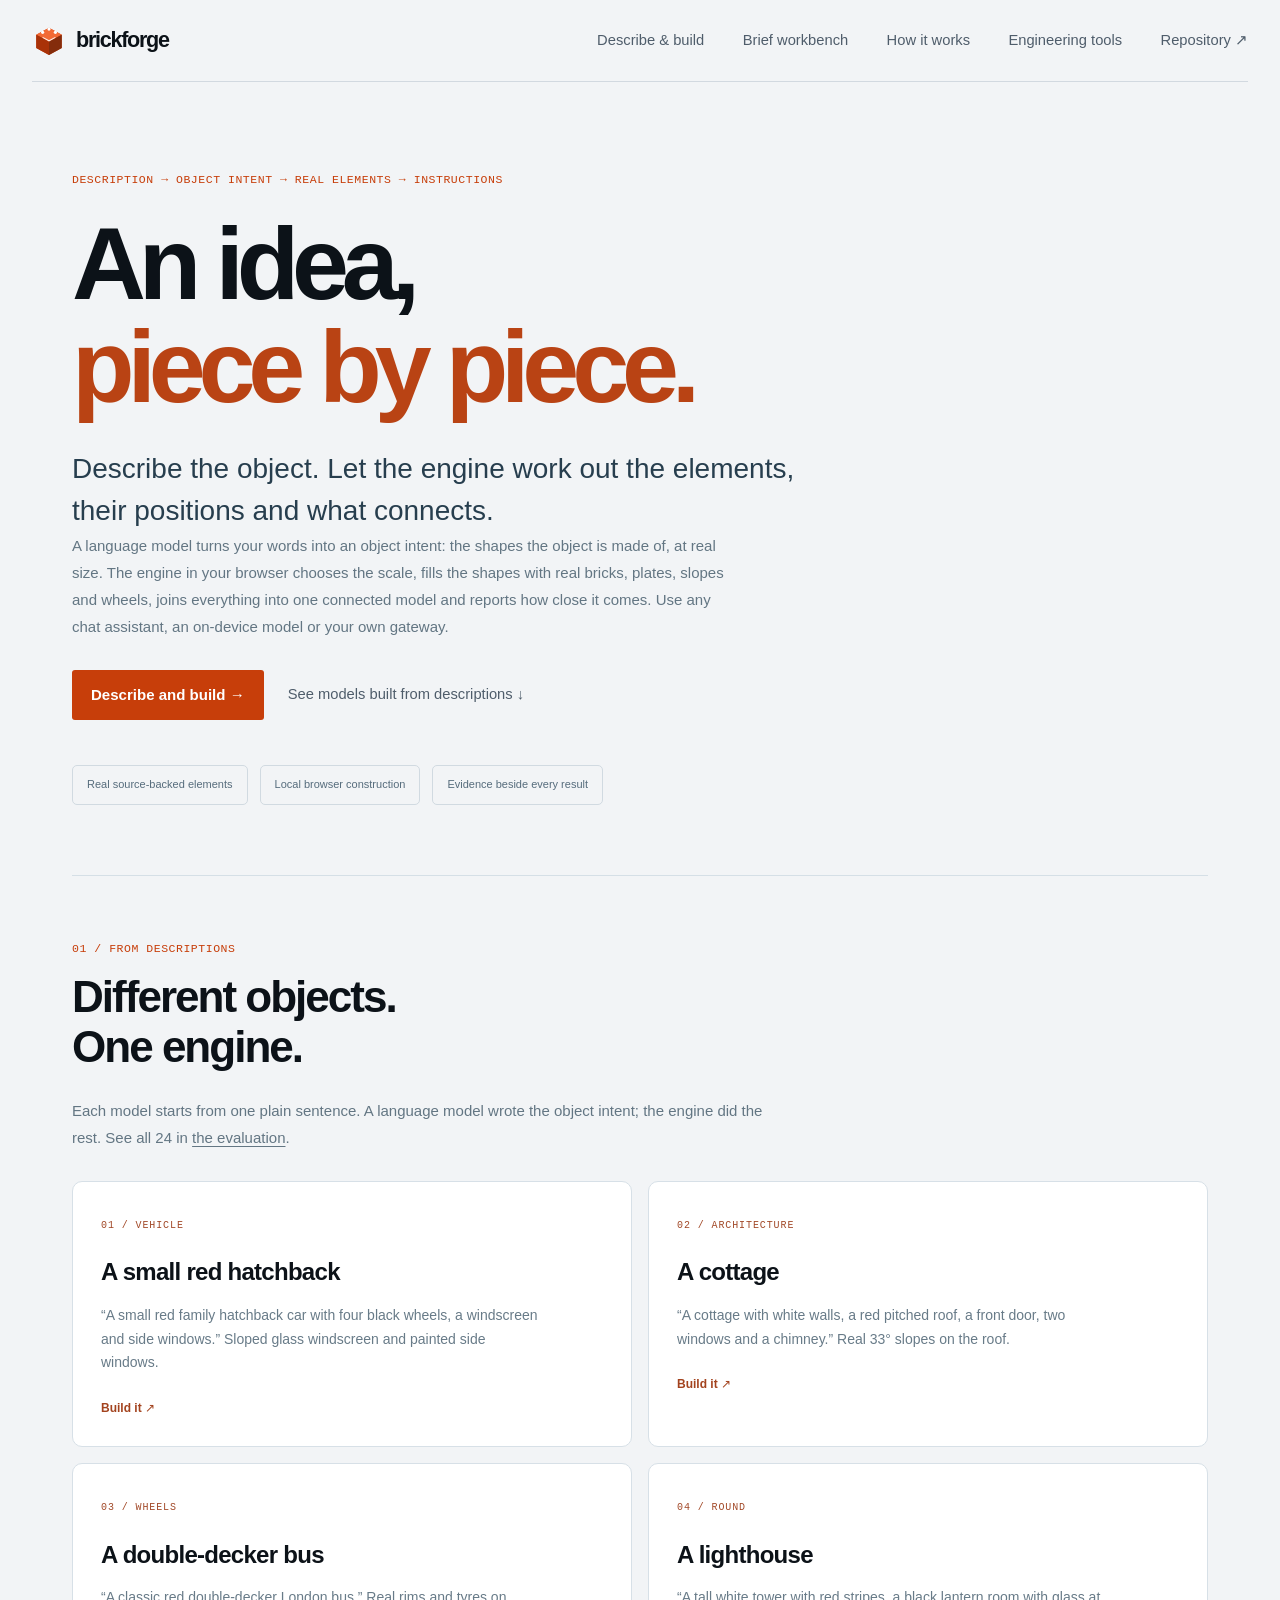
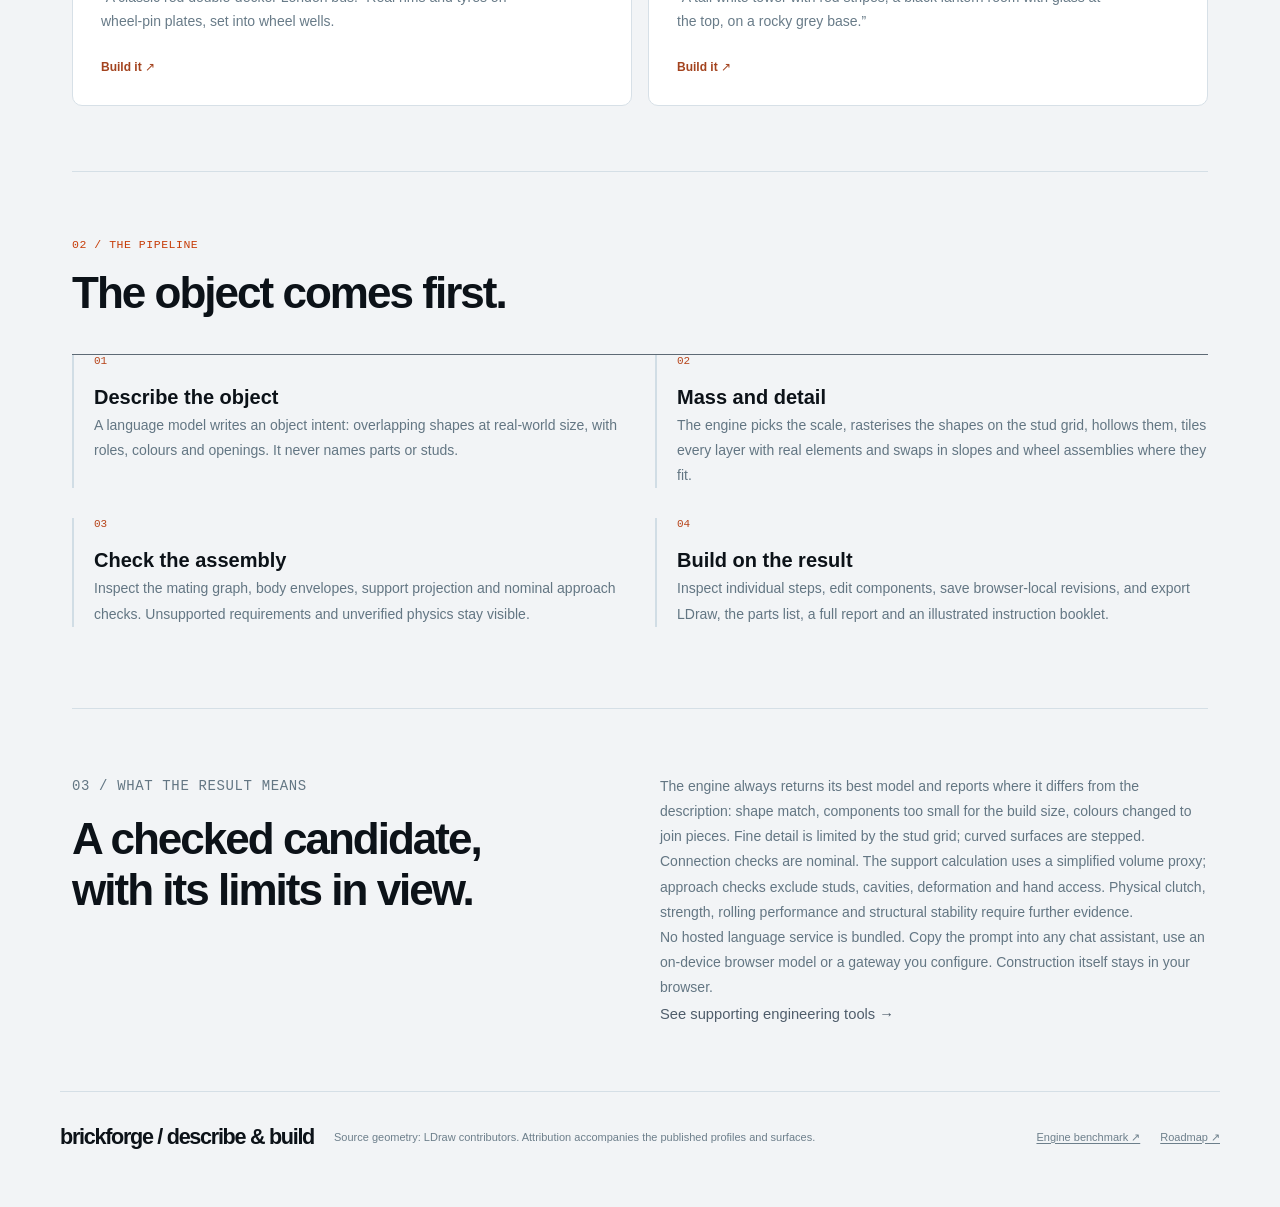
==== docs/index.html @ f81206ad "Fall back to downloading the prompt when the clipboard does not respond Co-Authored-By: Claude Opus " ====
<!doctype html><html lang="en"><head><meta charset="utf-8"><meta name="viewport" content="width=device-width,initial-scale=1"><meta name="description" content="Design with real brick elements. Turn an object specification into a connected assembly, inspect the evidence and export building instructions."><title>BrickForge — An idea, piece by piece</title><link rel="stylesheet" href="./assets/site.css?v=10525c583bbb"><link rel="stylesheet" href="./assets/home.css?v=10525c583bbb"><link rel="icon" href="./assets/mark.svg" type="image/svg+xml"></head><body><a class="skip-link" href="#main">Skip to content</a><header class="site-header"><a class="brand" href="./index.html?v=10525c583bbb"><img src="./assets/mark.svg" width="34" height="34" alt=""><span>brickforge</span></a><nav class="main-nav" aria-label="Main navigation"><a href="./studio.html?v=10525c583bbb">Describe &amp; build</a><a href="./designer.html?v=10525c583bbb">Brief workbench</a><a href="#method">How it works</a><a href="./tools.html?v=10525c583bbb">Engineering tools</a><a href="https://github.com/descalzi/brickforge">Repository ↗</a></nav></header><main id="main" class="home-main"><section class="home-hero"><p class="section-index">DESCRIPTION → OBJECT INTENT → REAL ELEMENTS → INSTRUCTIONS</p><h1>An idea,<br><span>piece by piece.</span></h1><p class="home-lead">Describe the object. Let the engine work out the elements, their positions and what connects.</p><p class="home-copy">A language model turns your words into an object intent: the shapes the object is made of, at real size. The engine in your browser chooses the scale, fills the shapes with real bricks, plates, slopes and wheels, joins everything into one connected model and reports how close it comes. Use any chat assistant, an on-device model or your own gateway.</p><div class="home-actions"><a class="button button-primary" href="./studio.html?example=hatchback-car&run=1&v=10525c583bbb">Describe and build →</a><a class="text-link" href="#examples">See models built from descriptions ↓</a></div><div class="home-proof"><span>Real source-backed elements</span><span>Local browser construction</span><span>Evidence beside every result</span></div></section><section id="examples" class="home-section"><div class="home-section-title"><p class="section-index">01 / FROM DESCRIPTIONS</p><h2>Different objects.<br>One engine.</h2><p>Each model starts from one plain sentence. A language model wrote the object intent; the engine did the rest. See all 24 in <a href="https://github.com/descalzi/brickforge/blob/main/docs/intent-evaluation.md">the evaluation</a>.</p></div><div class="brief-grid"><a href="./studio.html?example=hatchback-car&run=1&v=10525c583bbb"><span class="brief-index">01 / VEHICLE</span><h3>A small red hatchback</h3><p>“A small red family hatchback car with four black wheels, a windscreen and side windows.” Sloped glass windscreen and painted side windows.</p><strong>Build it ↗</strong></a><a href="./studio.html?example=cottage&run=1&v=10525c583bbb"><span class="brief-index">02 / ARCHITECTURE</span><h3>A cottage</h3><p>“A cottage with white walls, a red pitched roof, a front door, two windows and a chimney.” Real 33° slopes on the roof.</p><strong>Build it ↗</strong></a><a href="./studio.html?example=double-decker-bus&run=1&v=10525c583bbb"><span class="brief-index">03 / WHEELS</span><h3>A double-decker bus</h3><p>“A classic red double-decker London bus.” Real rims and tyres on wheel-pin plates, set into wheel wells.</p><strong>Build it ↗</strong></a><a href="./studio.html?example=lighthouse&run=1&v=10525c583bbb"><span class="brief-index">04 / ROUND</span><h3>A lighthouse</h3><p>“A tall white tower with red stripes, a black lantern room with glass at the top, on a rocky grey base.”</p><strong>Build it ↗</strong></a></div></section><section id="method" class="home-section"><div class="home-section-title"><p class="section-index">02 / THE PIPELINE</p><h2>The object comes first.</h2></div><ol class="method-list"><li><strong>Describe the object</strong><p>A language model writes an object intent: overlapping shapes at real-world size, with roles, colours and openings. It never names parts or studs.</p></li><li><strong>Mass and detail</strong><p>The engine picks the scale, rasterises the shapes on the stud grid, hollows them, tiles every layer with real elements and swaps in slopes and wheel assemblies where they fit.</p></li><li><strong>Check the assembly</strong><p>Inspect the mating graph, body envelopes, support projection and nominal approach checks. Unsupported requirements and unverified physics stay visible.</p></li><li><strong>Build on the result</strong><p>Inspect individual steps, edit components, save browser-local revisions, and export LDraw, the parts list, a full report and an illustrated instruction booklet.</p></li></ol></section><section class="home-section home-boundary"><div><p class="section-index">03 / WHAT THE RESULT MEANS</p><h2>A checked candidate,<br>with its limits in view.</h2></div><div><p>The engine always returns its best model and reports where it differs from the description: shape match, components too small for the build size, colours changed to join pieces. Fine detail is limited by the stud grid; curved surfaces are stepped.</p><p>Connection checks are nominal. The support calculation uses a simplified volume proxy; approach checks exclude studs, cavities, deformation and hand access. Physical clutch, strength, rolling performance and structural stability require further evidence.</p><p>No hosted language service is bundled. Copy the prompt into any chat assistant, use an on-device browser model or a gateway you configure. Construction itself stays in your browser.</p><a class="text-link" href="./tools.html?v=10525c583bbb">See supporting engineering tools →</a></div></section></main><footer class="home-footer"><a class="brand" href="./studio.html?v=10525c583bbb">brickforge / describe &amp; build</a><p>Source geometry: LDraw contributors. Attribution accompanies the published profiles and surfaces.</p><a href="https://github.com/descalzi/brickforge/blob/main/docs/benchmarks.md">Engine benchmark ↗</a><a href="https://github.com/descalzi/brickforge/blob/main/docs/roadmap.md">Roadmap ↗</a></footer></body></html>
---- docs/assets/site.css ----
@layer reset, base, layout, components, utilities;

@layer reset {
  *, *::before, *::after { box-sizing: border-box; }
  html { scroll-behavior: smooth; }
  body, h1, h2, h3, p, figure { margin: 0; }
  img, svg { display: block; max-width: 100%; }
  a { color: inherit; }
}

@layer base {
  :root {
    color-scheme: light;
    --bg: #F2F4F6;
    --surface: #FFFFFF;
    --surface-2: #E8EDF1;
    --border: #D2D9E0;
    --border-strong: #5E6A75;
    --fg: #0C1218;
    --fg-muted: #4F5D6B;
    --accent: #C73E0A;
    --on-accent: #FFFFFF;
    --ok: #13795B;
    --warn: #9A6200;
    --crit: #C22B35;
    --font-ui: "Archivo", Arial, sans-serif;
    --font-mono: "IBM Plex Mono", ui-monospace, monospace;
    --space-1: 4px;
    --space-2: 8px;
    --space-3: 12px;
    --space-4: 16px;
    --space-6: 24px;
    --space-8: 32px;
    --space-12: 48px;
    --space-16: 64px;
    --space-24: 96px;
    --content: 1320px;
    font-family: var(--font-ui);
    font-synthesis: none;
    text-rendering: optimizeLegibility;
    -webkit-font-smoothing: antialiased;
    -moz-osx-font-smoothing: grayscale;
  }

  body {
    min-width: 320px;
    min-height: 100dvh;
    color: var(--fg);
    background: var(--bg);
    font-size: 16px;
    line-height: 1.6;
  }

  ::selection { color: var(--fg); background: #F6B69C; }
  :focus-visible { outline: 3px solid var(--accent); outline-offset: 4px; }
  a { text-underline-offset: .2em; text-decoration-thickness: 1px; }
  button, a { touch-action: manipulation; }
  .section-index, .figure-bar, .footer-id, .status-line, .progress-state {
    font-family: var(--font-mono);
    font-size: .72rem;
    font-weight: 500;
    letter-spacing: .045em;
    line-height: 1.4;
  }
}

@layer layout {
  .site-header, main, .site-footer {
    width: min(var(--content), calc(100% - 64px));
    margin-inline: auto;
  }

  .site-header {
    min-height: 82px;
    display: flex;
    align-items: center;
    justify-content: space-between;
    gap: 28px;
    border-bottom: 1px solid var(--border);
  }

  .main-nav {
    display: flex;
    align-items: center;
    gap: clamp(18px, 3vw, 42px);
  }

  .hero {
    display: grid;
    grid-template-columns: minmax(320px, .88fr) minmax(520px, 1.12fr);
    align-items: center;
    gap: clamp(38px, 5vw, 76px);
    padding-block: clamp(66px, 8vw, 112px) 70px;
  }

  .hero-copy { max-width: 600px; }
  .hero-figure { min-width: 0; }

  .intro-strip {
    display: flex;
    align-items: center;
    justify-content: space-between;
    gap: 20px;
    padding: 23px 0;
    border-top: 1px solid var(--border-strong);
    border-bottom: 1px solid var(--border-strong);
  }

  .section { padding-block: clamp(82px, 10vw, 144px); }
  .method-section { display: grid; grid-template-columns: minmax(250px, .8fr) minmax(460px, 1.2fr); gap: clamp(48px, 8vw, 124px); }
  .engineering-section { display: grid; grid-template-columns: minmax(280px, .9fr) minmax(480px, 1.1fr); gap: clamp(42px, 7vw, 100px); align-items: center; }
  .foundations-section { border-top: 1px solid var(--border); }
  .foundations-head { display: grid; grid-template-columns: 1fr minmax(240px, 390px); gap: 48px; align-items: end; margin-bottom: 52px; }
  .closing-section { display: grid; grid-template-columns: 64px 1fr auto; align-items: center; gap: clamp(24px, 4vw, 56px); padding: 52px; background: #DCE4EA; }
  .site-footer { display: grid; grid-template-columns: auto 1fr auto; gap: 40px; align-items: center; padding-block: 34px; }
}

@layer components {
  .skip-link {
    position: absolute;
    top: 8px;
    left: 8px;
    z-index: 100;
    padding: 10px 14px;
    color: var(--on-accent);
    background: var(--accent);
    transform: translateY(-160%);
  }
  .skip-link:focus { transform: translateY(0); }

  .brand {
    display: inline-flex;
    align-items: center;
    gap: 10px;
    color: var(--fg);
    font-size: 1.35rem;
    font-weight: 700;
    letter-spacing: -.06em;
    text-decoration: none;
  }
  .brand img { width: 34px; height: 34px; }
  .main-nav a, .text-link {
    color: var(--fg-muted);
    font-size: .92rem;
    font-weight: 500;
    text-decoration: none;
    transition: color 160ms ease;
  }
  .main-nav a:hover, .text-link:hover { color: var(--accent); }
  .main-nav .nav-repo { color: var(--fg); }
  .main-nav .nav-repo .arrow-icon { color: var(--accent); }
  .arrow-icon { display: inline-block; flex: 0 0 14px; width: 14px; min-width: 14px; max-width: 14px; height: 14px; min-height: 14px; max-height: 14px; vertical-align: -0.16em; }
  .main-nav a[aria-current="location"] { color: var(--accent); }

  .status-line {
    display: flex;
    align-items: center;
    gap: 10px;
    color: var(--fg-muted);
    margin-bottom: 24px;
    text-transform: uppercase;
  }
  .status-dot, .progress-state i {
    display: inline-block;
    width: 8px;
    height: 8px;
    border-radius: 50%;
    background: var(--ok);
  }

  h1, h2, h3 { color: var(--fg); text-wrap: balance; }
  h1 {
    max-width: 690px;
    font-size: clamp(3.2rem, 5.8vw, 5.9rem);
    font-weight: 700;
    line-height: .98;
    letter-spacing: -.055em;
  }
  h1 span, .engineering-copy h2 span, .closing-section h2 span { color: var(--accent); }
  .hero-intro {
    max-width: 550px;
    margin-top: 28px;
    color: var(--fg-muted);
    font-size: 1.1rem;
    line-height: 1.65;
  }
  .hero-actions { display: flex; align-items: center; flex-wrap: wrap; gap: 24px; margin-top: 34px; }
  .button {
    min-height: 48px;
    display: inline-flex;
    align-items: center;
    justify-content: center;
    gap: 14px;
    padding: 12px 18px;
    border: 1px solid transparent;
    border-radius: 3px;
    font-size: .94rem;
    font-weight: 600;
    text-decoration: none;
    transition: background-color 160ms ease, border-color 160ms ease, color 160ms ease, transform 160ms ease;
  }
  .button:hover { transform: translateY(-1px); }
  .button-primary { color: var(--on-accent); background: var(--accent); }
  .button-primary:hover { background: #A93208; }
  .button-dark { color: #FFFFFF; background: var(--fg); }
  .button-dark:hover { color: #FFFFFF; background: var(--accent); }
  .hero-footnote { margin-top: 42px; color: var(--fg-muted); font-family: var(--font-mono); font-size: .76rem; }

  .hero-figure {
    overflow: hidden;
    border: 1px solid #C7D1D9;
    background: #F8FAFB;
  }
  .figure-bar {
    min-height: 42px;
    display: flex;
    align-items: center;
    justify-content: space-between;
    gap: 12px;
    padding: 0 16px;
    color: var(--fg-muted);
    background: #FFFFFF;
    border-bottom: 1px solid var(--border);
    font-size: .64rem;
  }
  .shape-study { width: 100%; height: auto; }
  .hero-figure figcaption {
    display: flex;
    align-items: flex-start;
    justify-content: space-between;
    gap: 20px;
    padding: 14px 16px;
    border-top: 1px solid var(--border);
    color: var(--fg-muted);
    background: #FFFFFF;
    font-size: .78rem;
  }
  .hero-figure figcaption span:last-child {
    flex: 0 0 auto;
    color: var(--accent);
    font-family: var(--font-mono);
    font-size: .67rem;
    text-transform: uppercase;
  }

  .intro-strip p { font-size: 1rem; font-weight: 600; letter-spacing: -.02em; }
  .intro-strip span { width: 7px; height: 7px; border-radius: 50%; background: var(--accent); }

  .section-index { color: var(--accent); text-transform: uppercase; }
  .section-heading h2, .engineering-copy h2, .foundations-head h2, .closing-section h2 {
    margin-top: 22px;
    font-size: clamp(2.25rem, 4vw, 4rem);
    font-weight: 600;
    line-height: 1.04;
    letter-spacing: -.045em;
  }
  .section-heading h2 em { color: #60798E; font-style: normal; }
  .method-list { border-top: 1px solid var(--border-strong); }
  .method-row {
    display: grid;
    grid-template-columns: 44px minmax(0, 1fr) minmax(140px, 190px);
    gap: 18px;
    align-items: start;
    padding: 27px 0 30px;
    border-bottom: 1px solid var(--border);
  }
  .method-number { color: var(--accent); font-family: var(--font-mono); font-size: .78rem; padding-top: 4px; }
  .method-title h3 { font-size: 1.23rem; font-weight: 600; letter-spacing: -.025em; }
  .method-title p { max-width: 520px; margin-top: 7px; color: var(--fg-muted); font-size: .95rem; line-height: 1.55; }
  .method-output { display: grid; gap: 4px; text-align: right; }
  .method-output span { color: var(--fg-muted); font-family: var(--font-mono); font-size: .65rem; }
  .method-output strong { font-size: .82rem; font-weight: 600; }

  .engineering-section { background: #E7EDF1; padding-inline: clamp(24px, 5vw, 72px); }
  .engineering-copy p:not(.section-index) { max-width: 520px; margin-top: 24px; color: var(--fg-muted); font-size: 1.03rem; }
  .output-diagram { display: grid; grid-template-columns: minmax(150px, .86fr) minmax(240px, 1.14fr); align-items: center; gap: 28px; }
  .graph-core { display: grid; justify-items: center; gap: 12px; padding: 28px 18px; background: #FFFFFF; border: 1px solid var(--border); text-align: center; }
  .graph-core svg { width: 140px; }
  .graph-core strong { font-size: .95rem; }
  .graph-core span { color: var(--fg-muted); font-family: var(--font-mono); font-size: .63rem; }
  .output-branches { position: relative; display: grid; gap: 22px; }
  .output-branches::before { content: ""; position: absolute; top: 27px; bottom: 27px; left: -15px; width: 1px; background: #A7B7C3; }
  .output-item { position: relative; display: flex; gap: 14px; align-items: center; }
  .output-item::before { content: ""; position: absolute; left: -15px; top: 50%; width: 15px; height: 1px; background: #A7B7C3; }
  .output-icon svg { width: 18px; height: 18px; }
  .output-icon { width: 42px; height: 42px; display: grid; place-items: center; flex: 0 0 auto; background: #FFFFFF; border: 1px solid var(--border-strong); color: var(--accent); font-family: var(--font-mono); font-size: .78rem; }
  .output-item strong, .output-item small { display: block; }
  .output-item strong { font-size: .95rem; }
  .output-item small { margin-top: 3px; color: var(--fg-muted); font-size: .78rem; }

  .foundations-head h2 { margin-bottom: 0; }
  .foundations-intro { color: var(--fg-muted); font-size: 1rem; line-height: 1.65; }
  .progress-table { border-top: 1px solid var(--border-strong); }
  .progress-row {
    display: grid;
    grid-template-columns: 140px minmax(240px, .9fr) minmax(280px, 1.1fr);
    align-items: center;
    gap: 24px;
    min-height: 76px;
    border-bottom: 1px solid var(--border);
  }
  .progress-state { display: flex; align-items: center; gap: 10px; color: var(--fg-muted); font-size: .66rem; }
  .progress-state i { background: #9AA8B3; }
  .progress-live .progress-state i { background: var(--ok); }
  .progress-next .progress-state i { background: var(--accent); }
  .progress-row strong { font-size: .94rem; font-weight: 600; }
  .progress-row small { color: var(--fg-muted); font-size: .84rem; }
  .progress-note { margin-top: 18px; color: var(--fg-muted); font-size: .78rem; }

  .closing-section .section-index { margin-bottom: 0; }
  .closing-section h2 { margin-top: 14px; font-size: clamp(2.4rem, 4vw, 3.7rem); }
  .closing-section p:not(.section-index) { max-width: 620px; margin-top: 16px; color: var(--fg-muted); }
  .closing-mark img { width: 54px; height: 54px; }
  .site-footer { color: var(--fg-muted); font-size: .76rem; }
  .footer-brand { font-size: 1.1rem; }
  .footer-brand img { width: 28px; height: 28px; }
  .site-footer p { max-width: 780px; }
  .site-footer p a { color: var(--accent); }
  .footer-id { white-space: nowrap; }
}

@layer utilities {
  @media (max-width: 1100px) {
    .hero { grid-template-columns: 1fr; }
    .hero-copy { max-width: 760px; }
    .hero-figure { max-width: 900px; }
    .method-section, .engineering-section { grid-template-columns: 1fr; }
    .section-heading { max-width: 700px; }
  }
  @media (max-width: 760px) {
    .site-header, main, .site-footer { width: min(100% - 32px, var(--content)); }
    .site-header { min-height: 72px; }
    .main-nav { gap: 15px; }
    .main-nav a { font-size: .8rem; }
    .main-nav a:nth-child(2), .main-nav a:nth-child(3) { display: none; }
    .brand { font-size: 1.2rem; }
    .hero { padding-block: 58px 52px; gap: 44px; }
    h1 { font-size: clamp(3rem, 12vw, 4.7rem); }
    .hero-intro { font-size: 1rem; }
    .figure-bar { font-size: .56rem; padding-inline: 10px; }
    .hero-figure figcaption { display: grid; gap: 4px; }
    .intro-strip { gap: 10px; }
    .intro-strip p { font-size: .82rem; }
    .section { padding-block: 76px; }
    .foundations-head { grid-template-columns: 1fr; gap: 20px; margin-bottom: 34px; }
    .method-row { grid-template-columns: 32px 1fr; gap: 12px; }
    .method-output { grid-column: 2; text-align: left; margin-top: 4px; }
    .output-diagram { grid-template-columns: 1fr; }
    .graph-core { max-width: 260px; justify-self: center; width: 100%; }
    .output-branches { max-width: 360px; justify-self: center; width: 100%; }
    .progress-row { grid-template-columns: 1fr; align-items: start; gap: 4px; padding: 16px 0; }
    .progress-row strong { margin-top: 2px; }
    .closing-section { grid-template-columns: 42px 1fr; gap: 18px; padding: 28px 22px; }
    .closing-mark img { width: 42px; height: 42px; }
    .closing-section .button { grid-column: 2; justify-self: start; margin-top: 8px; }
    .site-footer { grid-template-columns: 1fr auto; gap: 16px; padding-block: 26px; }
    .site-footer p { grid-row: 2; grid-column: 1 / -1; }
  }
  @media (max-width: 420px) {
    .main-nav a:first-child { display: none; }
    .hero-actions { align-items: flex-start; flex-direction: column; gap: 18px; }
    .intro-strip p { font-size: .72rem; }
    .intro-strip span { width: 5px; height: 5px; }
    .drawing-labels { font-size: 10px; }
    .shape-study { width: 112%; max-width: none; margin-left: -6%; }
  }
  @media (prefers-reduced-motion: reduce) {
    html { scroll-behavior: auto; }
    *, *::before, *::after { transition-duration: .01ms !important; animation-duration: .01ms !important; animation-iteration-count: 1 !important; }
  }
}
---- docs/assets/home.css ----
.home-main{max-width:1240px;margin:auto;padding:0 40px}.home-hero{padding:90px 0 70px;max-width:930px}.home-hero h1{font-size:clamp(3.5rem,8vw,7rem);line-height:1;letter-spacing:-.07em;margin:25px 0 30px}.home-hero h1 span{color:#b94314}.home-lead{font-size:clamp(19px,2.5vw,28px);line-height:1.5;max-width:760px;color:#273e4e}.home-copy{max-width:670px;color:#637683;line-height:1.8;font-size:15px}.home-actions{display:flex;align-items:center;gap:24px;flex-wrap:wrap;margin:30px 0}.home-proof{display:flex;gap:12px;flex-wrap:wrap;margin-top:45px}.home-proof span{font-size:11px;border:1px solid #d1dae1;padding:10px 14px;border-radius:5px;color:#566c7c}.home-section{padding:65px 0;border-top:1px solid #d5dfe6;scroll-margin-top:30px}.home-section-title{max-width:710px}.home-section h2{font-size:clamp(27px,4vw,44px);line-height:1.15;letter-spacing:-.045em;margin:15px 0 24px}.home-section-title>p:not(.section-index){font-size:15px;color:#637683;line-height:1.8}.brief-grid{display:grid;grid-template-columns:repeat(2,1fr);gap:16px;margin-top:30px}.brief-grid>a{padding:28px;background:#fff;border:1px solid #d7e0e7;border-radius:10px;text-decoration:none;color:#1f3444;transition:border-color .15s}.brief-grid>a:hover{border-color:#be532c}.brief-index{font:10px monospace;letter-spacing:.09em;color:#a24928}.brief-grid h3{font-size:24px;letter-spacing:-.03em;margin:18px 0 12px}.brief-grid p{font-size:14px;color:#687b88;line-height:1.7;max-width:440px}.brief-grid strong{font-size:12px;color:#a3431e;display:block;margin-top:24px}.method-list{list-style:none;counter-reset:stages;padding:0;margin-top:35px;display:grid;grid-template-columns:1fr 1fr;gap:30px}.method-list li{counter-increment:stages;border-left:2px solid #d1dde5;padding-left:20px}.method-list li:before{content:'0' counter(stages);display:block;font:11px monospace;color:#b7451b;margin-bottom:14px}.method-list strong{font-size:20px}.method-list p,.home-boundary p{color:#637683;font-size:14px;line-height:1.8}.home-boundary{display:grid;grid-template-columns:1fr 1fr;gap:40px}.home-footer{max-width:1160px;margin:auto;border-top:1px solid #d5dfe6;padding:28px 0 50px;display:flex;flex-wrap:wrap;align-items:center;gap:20px;font-size:11px;color:#6d7f8b}.home-footer p{flex:1}.tools-grid{margin-top:30px}.home-hero.compact{padding-bottom:45px}.home-hero.compact h1{font-size:clamp(36px,6vw,65px)}@media(max-width:700px){.home-main{padding:0 22px}.home-hero{padding:55px 0 40px}.brief-grid,.method-list,.home-boundary{grid-template-columns:1fr}.home-section{padding:40px 0}.home-footer{margin:0 22px}.home-proof{gap:6px}.home-proof span{font-size:10px;padding:8px}.brief-grid>a{padding:22px}}
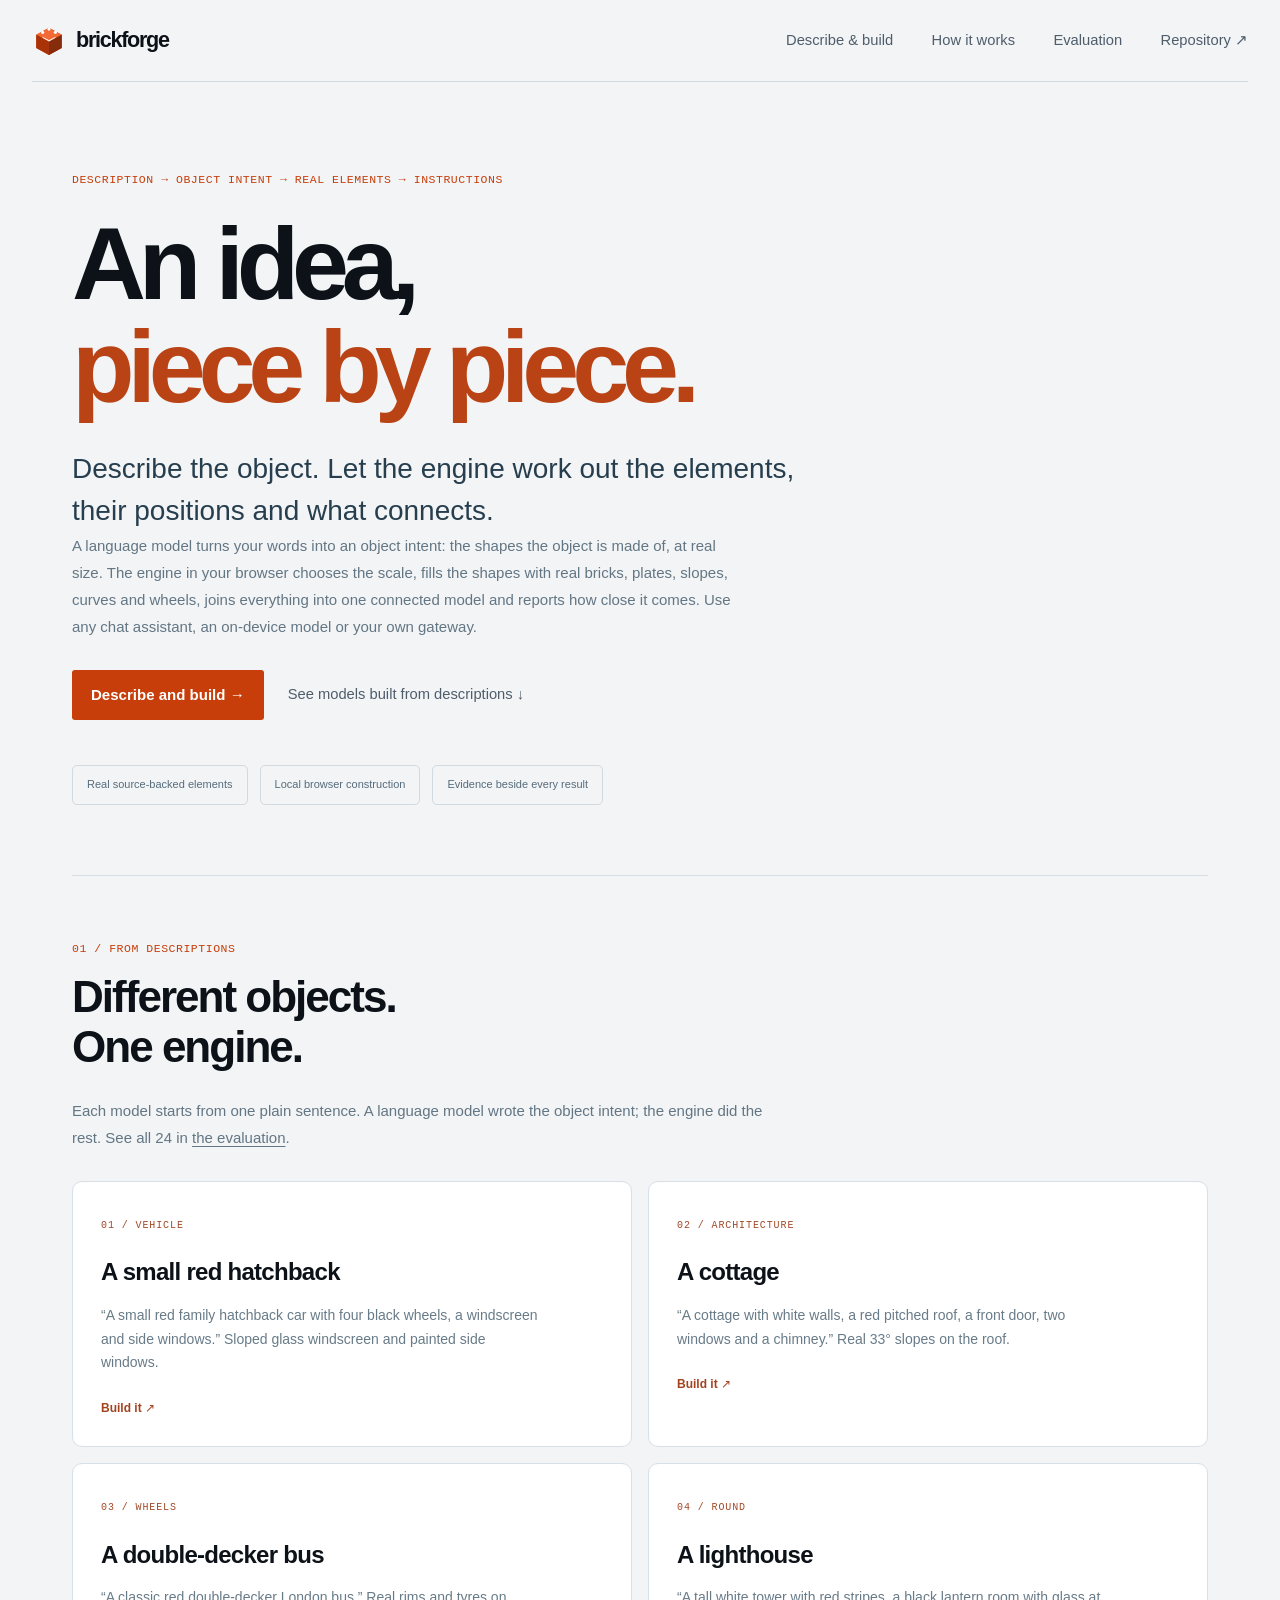
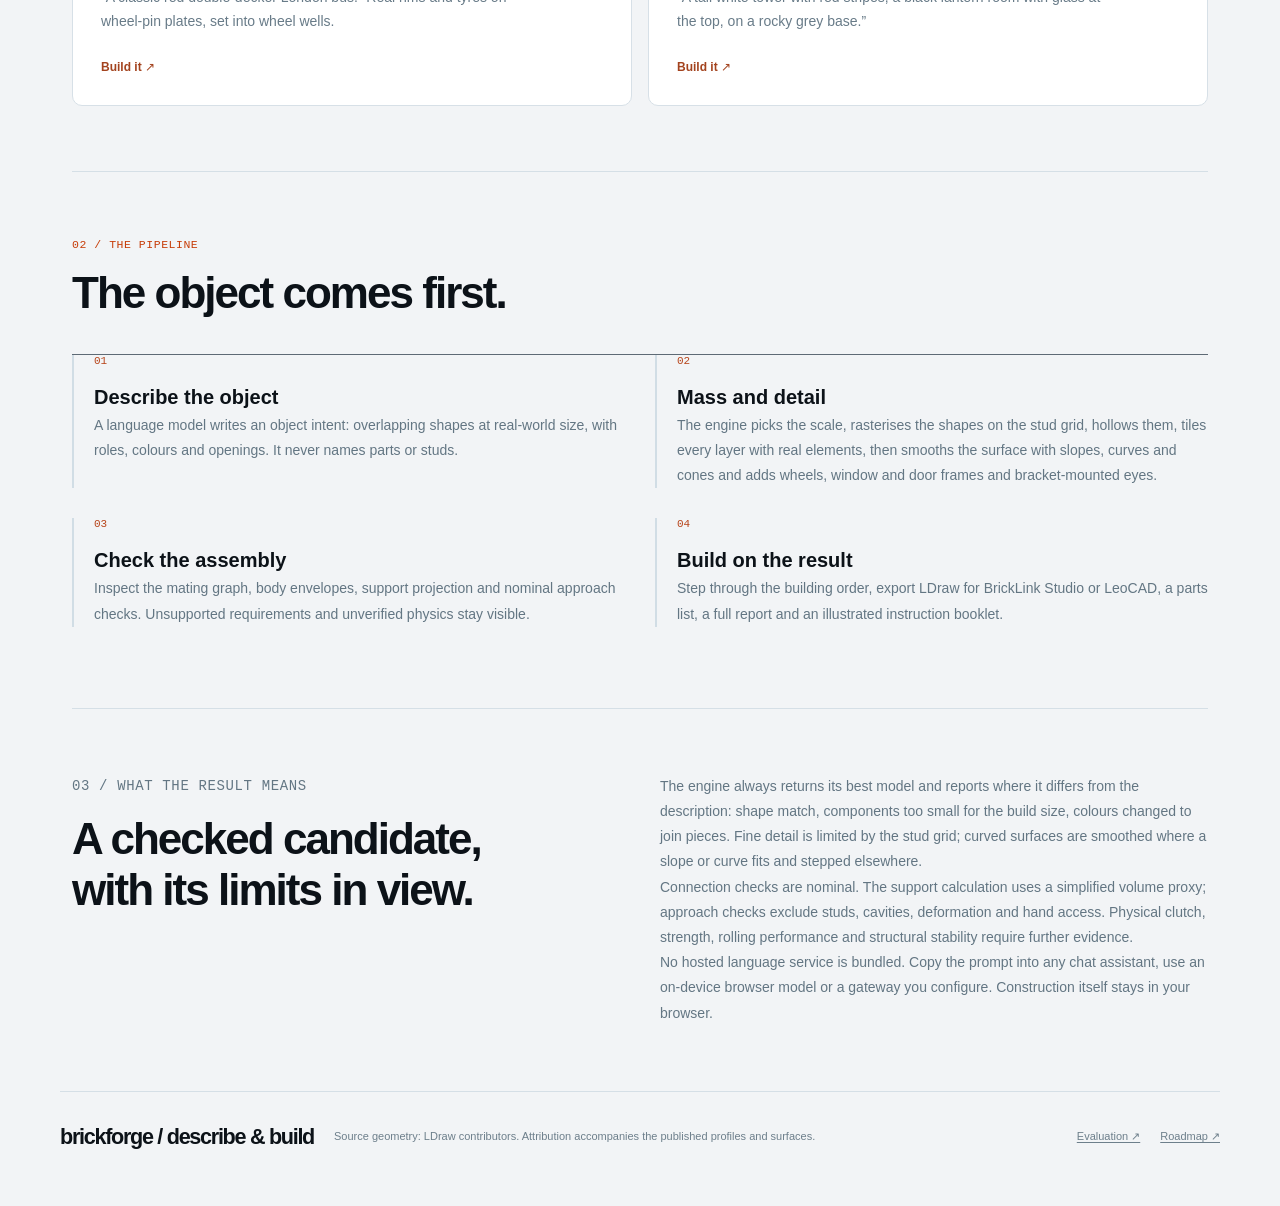
==== commit 92193897: "Retire unused pages and Python tooling; booklet-style PDF steps Cleanup (ADR 0005): - Keep the studi" ====
--- a/docs/index.html
+++ b/docs/index.html
@@ -1 +1 @@
-<!doctype html><html lang="en"><head><meta charset="utf-8"><meta name="viewport" content="width=device-width,initial-scale=1"><meta name="description" content="Design with real brick elements. Turn an object specification into a connected assembly, inspect the evidence and export building instructions."><title>BrickForge — An idea, piece by piece</title><link rel="stylesheet" href="./assets/site.css?v=10525c583bbb"><link rel="stylesheet" href="./assets/home.css?v=10525c583bbb"><link rel="icon" href="./assets/mark.svg" type="image/svg+xml"></head><body><a class="skip-link" href="#main">Skip to content</a><header class="site-header"><a class="brand" href="./index.html?v=10525c583bbb"><img src="./assets/mark.svg" width="34" height="34" alt=""><span>brickforge</span></a><nav class="main-nav" aria-label="Main navigation"><a href="./studio.html?v=10525c583bbb">Describe &amp; build</a><a href="./designer.html?v=10525c583bbb">Brief workbench</a><a href="#method">How it works</a><a href="./tools.html?v=10525c583bbb">Engineering tools</a><a href="https://github.com/descalzi/brickforge">Repository ↗</a></nav></header><main id="main" class="home-main"><section class="home-hero"><p class="section-index">DESCRIPTION → OBJECT INTENT → REAL ELEMENTS → INSTRUCTIONS</p><h1>An idea,<br><span>piece by piece.</span></h1><p class="home-lead">Describe the object. Let the engine work out the elements, their positions and what connects.</p><p class="home-copy">A language model turns your words into an object intent: the shapes the object is made of, at real size. The engine in your browser chooses the scale, fills the shapes with real bricks, plates, slopes and wheels, joins everything into one connected model and reports how close it comes. Use any chat assistant, an on-device model or your own gateway.</p><div class="home-actions"><a class="button button-primary" href="./studio.html?example=hatchback-car&run=1&v=10525c583bbb">Describe and build →</a><a class="text-link" href="#examples">See models built from descriptions ↓</a></div><div class="home-proof"><span>Real source-backed elements</span><span>Local browser construction</span><span>Evidence beside every result</span></div></section><section id="examples" class="home-section"><div class="home-section-title"><p class="section-index">01 / FROM DESCRIPTIONS</p><h2>Different objects.<br>One engine.</h2><p>Each model starts from one plain sentence. A language model wrote the object intent; the engine did the rest. See all 24 in <a href="https://github.com/descalzi/brickforge/blob/main/docs/intent-evaluation.md">the evaluation</a>.</p></div><div class="brief-grid"><a href="./studio.html?example=hatchback-car&run=1&v=10525c583bbb"><span class="brief-index">01 / VEHICLE</span><h3>A small red hatchback</h3><p>“A small red family hatchback car with four black wheels, a windscreen and side windows.” Sloped glass windscreen and painted side windows.</p><strong>Build it ↗</strong></a><a href="./studio.html?example=cottage&run=1&v=10525c583bbb"><span class="brief-index">02 / ARCHITECTURE</span><h3>A cottage</h3><p>“A cottage with white walls, a red pitched roof, a front door, two windows and a chimney.” Real 33° slopes on the roof.</p><strong>Build it ↗</strong></a><a href="./studio.html?example=double-decker-bus&run=1&v=10525c583bbb"><span class="brief-index">03 / WHEELS</span><h3>A double-decker bus</h3><p>“A classic red double-decker London bus.” Real rims and tyres on wheel-pin plates, set into wheel wells.</p><strong>Build it ↗</strong></a><a href="./studio.html?example=lighthouse&run=1&v=10525c583bbb"><span class="brief-index">04 / ROUND</span><h3>A lighthouse</h3><p>“A tall white tower with red stripes, a black lantern room with glass at the top, on a rocky grey base.”</p><strong>Build it ↗</strong></a></div></section><section id="method" class="home-section"><div class="home-section-title"><p class="section-index">02 / THE PIPELINE</p><h2>The object comes first.</h2></div><ol class="method-list"><li><strong>Describe the object</strong><p>A language model writes an object intent: overlapping shapes at real-world size, with roles, colours and openings. It never names parts or studs.</p></li><li><strong>Mass and detail</strong><p>The engine picks the scale, rasterises the shapes on the stud grid, hollows them, tiles every layer with real elements and swaps in slopes and wheel assemblies where they fit.</p></li><li><strong>Check the assembly</strong><p>Inspect the mating graph, body envelopes, support projection and nominal approach checks. Unsupported requirements and unverified physics stay visible.</p></li><li><strong>Build on the result</strong><p>Inspect individual steps, edit components, save browser-local revisions, and export LDraw, the parts list, a full report and an illustrated instruction booklet.</p></li></ol></section><section class="home-section home-boundary"><div><p class="section-index">03 / WHAT THE RESULT MEANS</p><h2>A checked candidate,<br>with its limits in view.</h2></div><div><p>The engine always returns its best model and reports where it differs from the description: shape match, components too small for the build size, colours changed to join pieces. Fine detail is limited by the stud grid; curved surfaces are stepped.</p><p>Connection checks are nominal. The support calculation uses a simplified volume proxy; approach checks exclude studs, cavities, deformation and hand access. Physical clutch, strength, rolling performance and structural stability require further evidence.</p><p>No hosted language service is bundled. Copy the prompt into any chat assistant, use an on-device browser model or a gateway you configure. Construction itself stays in your browser.</p><a class="text-link" href="./tools.html?v=10525c583bbb">See supporting engineering tools →</a></div></section></main><footer class="home-footer"><a class="brand" href="./studio.html?v=10525c583bbb">brickforge / describe &amp; build</a><p>Source geometry: LDraw contributors. Attribution accompanies the published profiles and surfaces.</p><a href="https://github.com/descalzi/brickforge/blob/main/docs/benchmarks.md">Engine benchmark ↗</a><a href="https://github.com/descalzi/brickforge/blob/main/docs/roadmap.md">Roadmap ↗</a></footer></body></html>
+<!doctype html><html lang="en"><head><meta charset="utf-8"><meta name="viewport" content="width=device-width,initial-scale=1"><meta name="description" content="Describe an object and get a buildable model of real brick elements, with a parts list and step-by-step instructions."><title>BrickForge — An idea, piece by piece</title><link rel="stylesheet" href="./assets/site.css?v=9b8d8e12b3f3"><link rel="stylesheet" href="./assets/home.css?v=9b8d8e12b3f3"><link rel="icon" href="./assets/mark.svg" type="image/svg+xml"></head><body><a class="skip-link" href="#main">Skip to content</a><header class="site-header"><a class="brand" href="./index.html?v=9b8d8e12b3f3"><img src="./assets/mark.svg" width="34" height="34" alt=""><span>brickforge</span></a><nav class="main-nav" aria-label="Main navigation"><a href="./studio.html?v=9b8d8e12b3f3">Describe &amp; build</a><a href="#method">How it works</a><a href="https://github.com/descalzi/brickforge/blob/main/docs/intent-evaluation.md">Evaluation</a><a href="https://github.com/descalzi/brickforge">Repository ↗</a></nav></header><main id="main" class="home-main"><section class="home-hero"><p class="section-index">DESCRIPTION → OBJECT INTENT → REAL ELEMENTS → INSTRUCTIONS</p><h1>An idea,<br><span>piece by piece.</span></h1><p class="home-lead">Describe the object. Let the engine work out the elements, their positions and what connects.</p><p class="home-copy">A language model turns your words into an object intent: the shapes the object is made of, at real size. The engine in your browser chooses the scale, fills the shapes with real bricks, plates, slopes, curves and wheels, joins everything into one connected model and reports how close it comes. Use any chat assistant, an on-device model or your own gateway.</p><div class="home-actions"><a class="button button-primary" href="./studio.html?example=hatchback-car&run=1&v=9b8d8e12b3f3">Describe and build →</a><a class="text-link" href="#examples">See models built from descriptions ↓</a></div><div class="home-proof"><span>Real source-backed elements</span><span>Local browser construction</span><span>Evidence beside every result</span></div></section><section id="examples" class="home-section"><div class="home-section-title"><p class="section-index">01 / FROM DESCRIPTIONS</p><h2>Different objects.<br>One engine.</h2><p>Each model starts from one plain sentence. A language model wrote the object intent; the engine did the rest. See all 24 in <a href="https://github.com/descalzi/brickforge/blob/main/docs/intent-evaluation.md">the evaluation</a>.</p></div><div class="brief-grid"><a href="./studio.html?example=hatchback-car&run=1&v=9b8d8e12b3f3"><span class="brief-index">01 / VEHICLE</span><h3>A small red hatchback</h3><p>“A small red family hatchback car with four black wheels, a windscreen and side windows.” Sloped glass windscreen and painted side windows.</p><strong>Build it ↗</strong></a><a href="./studio.html?example=cottage&run=1&v=9b8d8e12b3f3"><span class="brief-index">02 / ARCHITECTURE</span><h3>A cottage</h3><p>“A cottage with white walls, a red pitched roof, a front door, two windows and a chimney.” Real 33° slopes on the roof.</p><strong>Build it ↗</strong></a><a href="./studio.html?example=double-decker-bus&run=1&v=9b8d8e12b3f3"><span class="brief-index">03 / WHEELS</span><h3>A double-decker bus</h3><p>“A classic red double-decker London bus.” Real rims and tyres on wheel-pin plates, set into wheel wells.</p><strong>Build it ↗</strong></a><a href="./studio.html?example=lighthouse&run=1&v=9b8d8e12b3f3"><span class="brief-index">04 / ROUND</span><h3>A lighthouse</h3><p>“A tall white tower with red stripes, a black lantern room with glass at the top, on a rocky grey base.”</p><strong>Build it ↗</strong></a></div></section><section id="method" class="home-section"><div class="home-section-title"><p class="section-index">02 / THE PIPELINE</p><h2>The object comes first.</h2></div><ol class="method-list"><li><strong>Describe the object</strong><p>A language model writes an object intent: overlapping shapes at real-world size, with roles, colours and openings. It never names parts or studs.</p></li><li><strong>Mass and detail</strong><p>The engine picks the scale, rasterises the shapes on the stud grid, hollows them, tiles every layer with real elements, then smooths the surface with slopes, curves and cones and adds wheels, window and door frames and bracket-mounted eyes.</p></li><li><strong>Check the assembly</strong><p>Inspect the mating graph, body envelopes, support projection and nominal approach checks. Unsupported requirements and unverified physics stay visible.</p></li><li><strong>Build on the result</strong><p>Step through the building order, export LDraw for BrickLink Studio or LeoCAD, a parts list, a full report and an illustrated instruction booklet.</p></li></ol></section><section class="home-section home-boundary"><div><p class="section-index">03 / WHAT THE RESULT MEANS</p><h2>A checked candidate,<br>with its limits in view.</h2></div><div><p>The engine always returns its best model and reports where it differs from the description: shape match, components too small for the build size, colours changed to join pieces. Fine detail is limited by the stud grid; curved surfaces are smoothed where a slope or curve fits and stepped elsewhere.</p><p>Connection checks are nominal. The support calculation uses a simplified volume proxy; approach checks exclude studs, cavities, deformation and hand access. Physical clutch, strength, rolling performance and structural stability require further evidence.</p><p>No hosted language service is bundled. Copy the prompt into any chat assistant, use an on-device browser model or a gateway you configure. Construction itself stays in your browser.</p></div></section></main><footer class="home-footer"><a class="brand" href="./studio.html?v=9b8d8e12b3f3">brickforge / describe &amp; build</a><p>Source geometry: LDraw contributors. Attribution accompanies the published profiles and surfaces.</p><a href="https://github.com/descalzi/brickforge/blob/main/docs/intent-evaluation.md">Evaluation ↗</a><a href="https://github.com/descalzi/brickforge/blob/main/docs/roadmap.md">Roadmap ↗</a></footer></body></html>
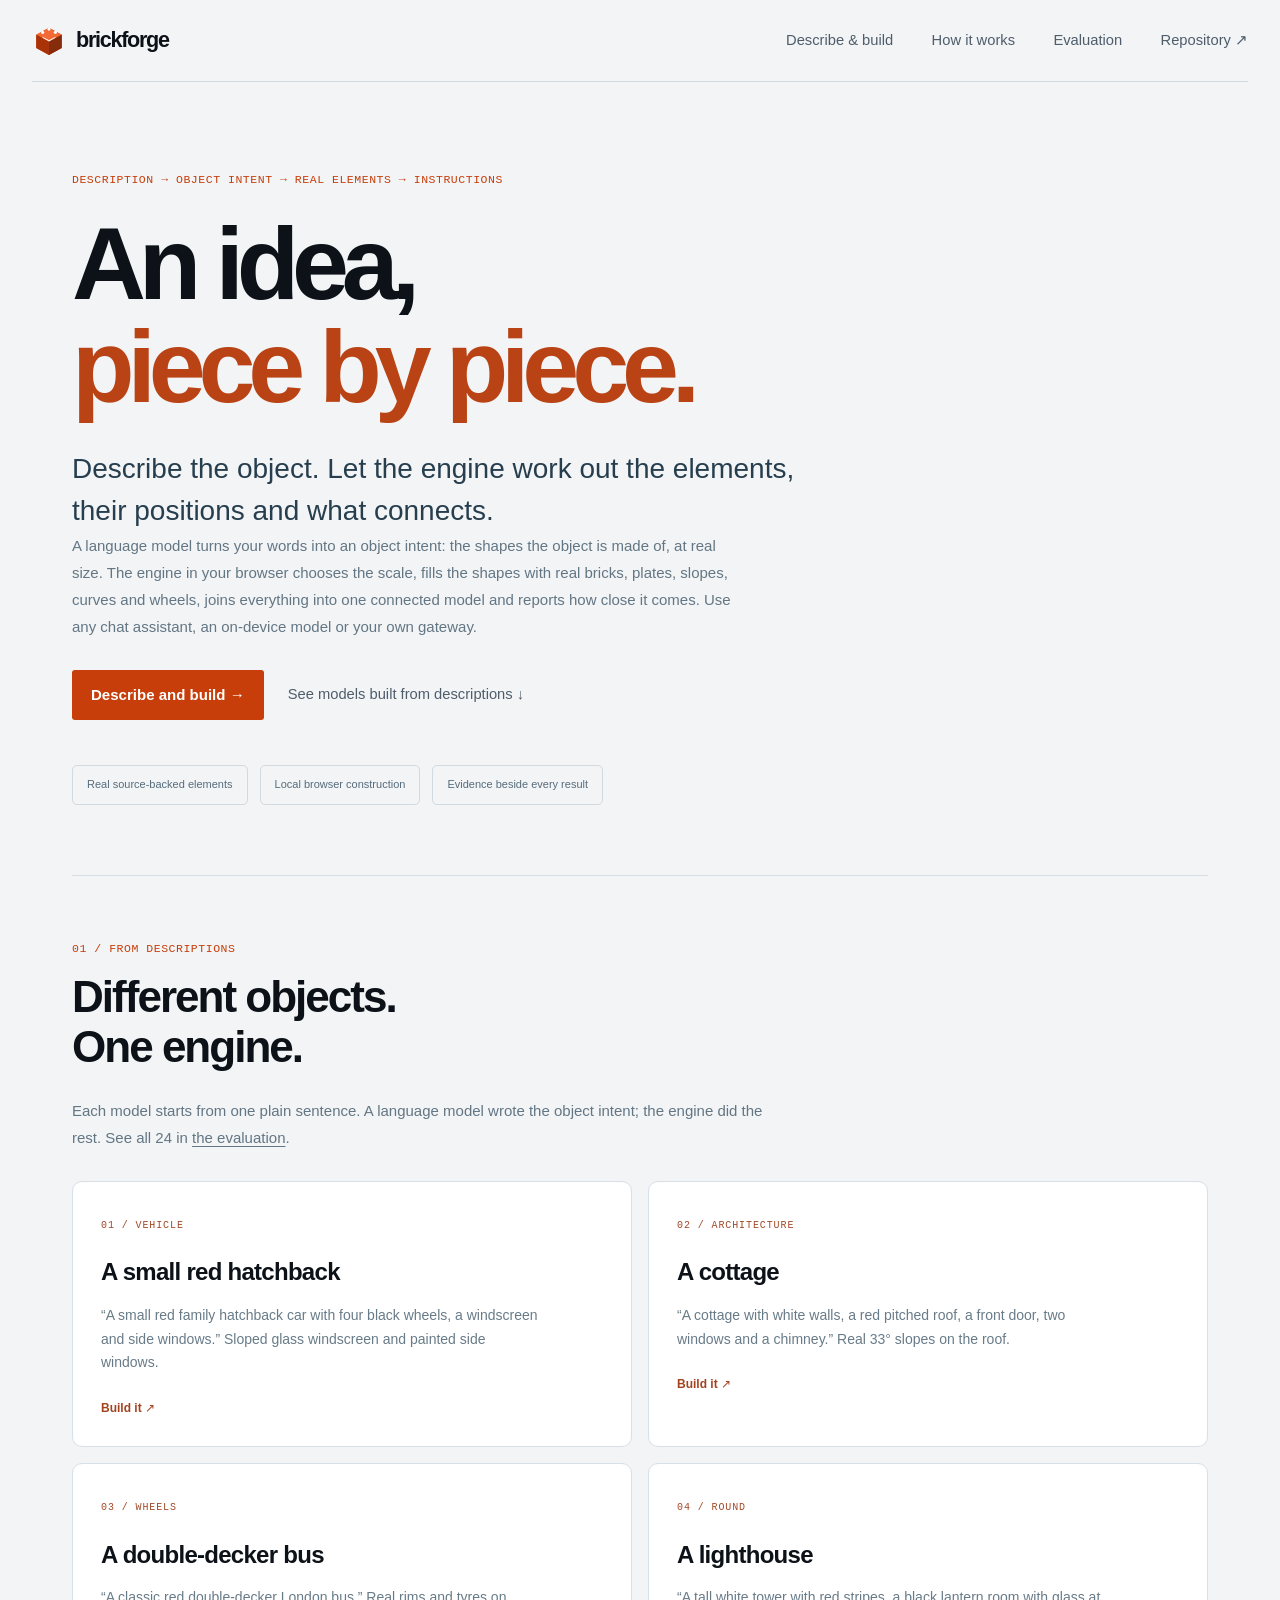
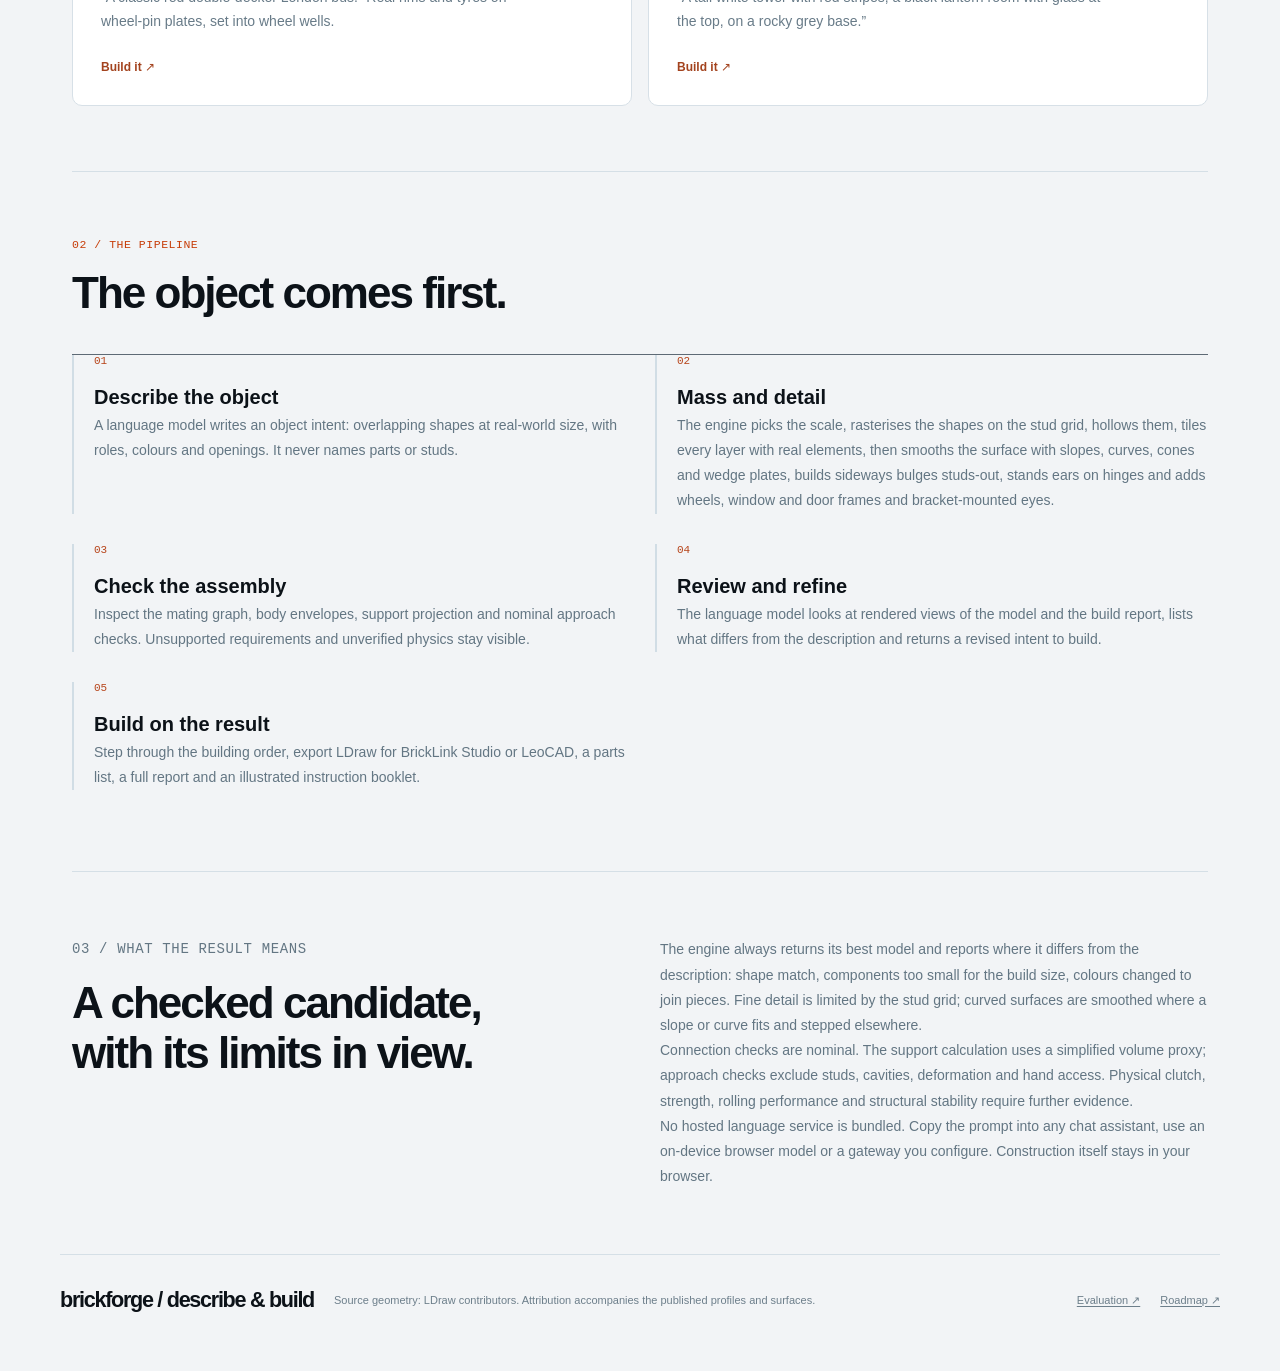
==== commit eb847215: "Designed models: studs-out panels, hinged ears, feature recipes, review loop - Studs-out panels (sno" ====
--- a/docs/index.html
+++ b/docs/index.html
@@ -1 +1 @@
-<!doctype html><html lang="en"><head><meta charset="utf-8"><meta name="viewport" content="width=device-width,initial-scale=1"><meta name="description" content="Describe an object and get a buildable model of real brick elements, with a parts list and step-by-step instructions."><title>BrickForge — An idea, piece by piece</title><link rel="stylesheet" href="./assets/site.css?v=9b8d8e12b3f3"><link rel="stylesheet" href="./assets/home.css?v=9b8d8e12b3f3"><link rel="icon" href="./assets/mark.svg" type="image/svg+xml"></head><body><a class="skip-link" href="#main">Skip to content</a><header class="site-header"><a class="brand" href="./index.html?v=9b8d8e12b3f3"><img src="./assets/mark.svg" width="34" height="34" alt=""><span>brickforge</span></a><nav class="main-nav" aria-label="Main navigation"><a href="./studio.html?v=9b8d8e12b3f3">Describe &amp; build</a><a href="#method">How it works</a><a href="https://github.com/descalzi/brickforge/blob/main/docs/intent-evaluation.md">Evaluation</a><a href="https://github.com/descalzi/brickforge">Repository ↗</a></nav></header><main id="main" class="home-main"><section class="home-hero"><p class="section-index">DESCRIPTION → OBJECT INTENT → REAL ELEMENTS → INSTRUCTIONS</p><h1>An idea,<br><span>piece by piece.</span></h1><p class="home-lead">Describe the object. Let the engine work out the elements, their positions and what connects.</p><p class="home-copy">A language model turns your words into an object intent: the shapes the object is made of, at real size. The engine in your browser chooses the scale, fills the shapes with real bricks, plates, slopes, curves and wheels, joins everything into one connected model and reports how close it comes. Use any chat assistant, an on-device model or your own gateway.</p><div class="home-actions"><a class="button button-primary" href="./studio.html?example=hatchback-car&run=1&v=9b8d8e12b3f3">Describe and build →</a><a class="text-link" href="#examples">See models built from descriptions ↓</a></div><div class="home-proof"><span>Real source-backed elements</span><span>Local browser construction</span><span>Evidence beside every result</span></div></section><section id="examples" class="home-section"><div class="home-section-title"><p class="section-index">01 / FROM DESCRIPTIONS</p><h2>Different objects.<br>One engine.</h2><p>Each model starts from one plain sentence. A language model wrote the object intent; the engine did the rest. See all 24 in <a href="https://github.com/descalzi/brickforge/blob/main/docs/intent-evaluation.md">the evaluation</a>.</p></div><div class="brief-grid"><a href="./studio.html?example=hatchback-car&run=1&v=9b8d8e12b3f3"><span class="brief-index">01 / VEHICLE</span><h3>A small red hatchback</h3><p>“A small red family hatchback car with four black wheels, a windscreen and side windows.” Sloped glass windscreen and painted side windows.</p><strong>Build it ↗</strong></a><a href="./studio.html?example=cottage&run=1&v=9b8d8e12b3f3"><span class="brief-index">02 / ARCHITECTURE</span><h3>A cottage</h3><p>“A cottage with white walls, a red pitched roof, a front door, two windows and a chimney.” Real 33° slopes on the roof.</p><strong>Build it ↗</strong></a><a href="./studio.html?example=double-decker-bus&run=1&v=9b8d8e12b3f3"><span class="brief-index">03 / WHEELS</span><h3>A double-decker bus</h3><p>“A classic red double-decker London bus.” Real rims and tyres on wheel-pin plates, set into wheel wells.</p><strong>Build it ↗</strong></a><a href="./studio.html?example=lighthouse&run=1&v=9b8d8e12b3f3"><span class="brief-index">04 / ROUND</span><h3>A lighthouse</h3><p>“A tall white tower with red stripes, a black lantern room with glass at the top, on a rocky grey base.”</p><strong>Build it ↗</strong></a></div></section><section id="method" class="home-section"><div class="home-section-title"><p class="section-index">02 / THE PIPELINE</p><h2>The object comes first.</h2></div><ol class="method-list"><li><strong>Describe the object</strong><p>A language model writes an object intent: overlapping shapes at real-world size, with roles, colours and openings. It never names parts or studs.</p></li><li><strong>Mass and detail</strong><p>The engine picks the scale, rasterises the shapes on the stud grid, hollows them, tiles every layer with real elements, then smooths the surface with slopes, curves and cones and adds wheels, window and door frames and bracket-mounted eyes.</p></li><li><strong>Check the assembly</strong><p>Inspect the mating graph, body envelopes, support projection and nominal approach checks. Unsupported requirements and unverified physics stay visible.</p></li><li><strong>Build on the result</strong><p>Step through the building order, export LDraw for BrickLink Studio or LeoCAD, a parts list, a full report and an illustrated instruction booklet.</p></li></ol></section><section class="home-section home-boundary"><div><p class="section-index">03 / WHAT THE RESULT MEANS</p><h2>A checked candidate,<br>with its limits in view.</h2></div><div><p>The engine always returns its best model and reports where it differs from the description: shape match, components too small for the build size, colours changed to join pieces. Fine detail is limited by the stud grid; curved surfaces are smoothed where a slope or curve fits and stepped elsewhere.</p><p>Connection checks are nominal. The support calculation uses a simplified volume proxy; approach checks exclude studs, cavities, deformation and hand access. Physical clutch, strength, rolling performance and structural stability require further evidence.</p><p>No hosted language service is bundled. Copy the prompt into any chat assistant, use an on-device browser model or a gateway you configure. Construction itself stays in your browser.</p></div></section></main><footer class="home-footer"><a class="brand" href="./studio.html?v=9b8d8e12b3f3">brickforge / describe &amp; build</a><p>Source geometry: LDraw contributors. Attribution accompanies the published profiles and surfaces.</p><a href="https://github.com/descalzi/brickforge/blob/main/docs/intent-evaluation.md">Evaluation ↗</a><a href="https://github.com/descalzi/brickforge/blob/main/docs/roadmap.md">Roadmap ↗</a></footer></body></html>
+<!doctype html><html lang="en"><head><meta charset="utf-8"><meta name="viewport" content="width=device-width,initial-scale=1"><meta name="description" content="Describe an object and get a buildable model of real brick elements, with a parts list and step-by-step instructions."><title>BrickForge — An idea, piece by piece</title><link rel="stylesheet" href="./assets/site.css?v=059b51e9d8f0"><link rel="stylesheet" href="./assets/home.css?v=059b51e9d8f0"><link rel="icon" href="./assets/mark.svg" type="image/svg+xml"></head><body><a class="skip-link" href="#main">Skip to content</a><header class="site-header"><a class="brand" href="./index.html?v=059b51e9d8f0"><img src="./assets/mark.svg" width="34" height="34" alt=""><span>brickforge</span></a><nav class="main-nav" aria-label="Main navigation"><a href="./studio.html?v=059b51e9d8f0">Describe &amp; build</a><a href="#method">How it works</a><a href="https://github.com/descalzi/brickforge/blob/main/docs/intent-evaluation.md">Evaluation</a><a href="https://github.com/descalzi/brickforge">Repository ↗</a></nav></header><main id="main" class="home-main"><section class="home-hero"><p class="section-index">DESCRIPTION → OBJECT INTENT → REAL ELEMENTS → INSTRUCTIONS</p><h1>An idea,<br><span>piece by piece.</span></h1><p class="home-lead">Describe the object. Let the engine work out the elements, their positions and what connects.</p><p class="home-copy">A language model turns your words into an object intent: the shapes the object is made of, at real size. The engine in your browser chooses the scale, fills the shapes with real bricks, plates, slopes, curves and wheels, joins everything into one connected model and reports how close it comes. Use any chat assistant, an on-device model or your own gateway.</p><div class="home-actions"><a class="button button-primary" href="./studio.html?example=hatchback-car&run=1&v=059b51e9d8f0">Describe and build →</a><a class="text-link" href="#examples">See models built from descriptions ↓</a></div><div class="home-proof"><span>Real source-backed elements</span><span>Local browser construction</span><span>Evidence beside every result</span></div></section><section id="examples" class="home-section"><div class="home-section-title"><p class="section-index">01 / FROM DESCRIPTIONS</p><h2>Different objects.<br>One engine.</h2><p>Each model starts from one plain sentence. A language model wrote the object intent; the engine did the rest. See all 24 in <a href="https://github.com/descalzi/brickforge/blob/main/docs/intent-evaluation.md">the evaluation</a>.</p></div><div class="brief-grid"><a href="./studio.html?example=hatchback-car&run=1&v=059b51e9d8f0"><span class="brief-index">01 / VEHICLE</span><h3>A small red hatchback</h3><p>“A small red family hatchback car with four black wheels, a windscreen and side windows.” Sloped glass windscreen and painted side windows.</p><strong>Build it ↗</strong></a><a href="./studio.html?example=cottage&run=1&v=059b51e9d8f0"><span class="brief-index">02 / ARCHITECTURE</span><h3>A cottage</h3><p>“A cottage with white walls, a red pitched roof, a front door, two windows and a chimney.” Real 33° slopes on the roof.</p><strong>Build it ↗</strong></a><a href="./studio.html?example=double-decker-bus&run=1&v=059b51e9d8f0"><span class="brief-index">03 / WHEELS</span><h3>A double-decker bus</h3><p>“A classic red double-decker London bus.” Real rims and tyres on wheel-pin plates, set into wheel wells.</p><strong>Build it ↗</strong></a><a href="./studio.html?example=lighthouse&run=1&v=059b51e9d8f0"><span class="brief-index">04 / ROUND</span><h3>A lighthouse</h3><p>“A tall white tower with red stripes, a black lantern room with glass at the top, on a rocky grey base.”</p><strong>Build it ↗</strong></a></div></section><section id="method" class="home-section"><div class="home-section-title"><p class="section-index">02 / THE PIPELINE</p><h2>The object comes first.</h2></div><ol class="method-list"><li><strong>Describe the object</strong><p>A language model writes an object intent: overlapping shapes at real-world size, with roles, colours and openings. It never names parts or studs.</p></li><li><strong>Mass and detail</strong><p>The engine picks the scale, rasterises the shapes on the stud grid, hollows them, tiles every layer with real elements, then smooths the surface with slopes, curves, cones and wedge plates, builds sideways bulges studs-out, stands ears on hinges and adds wheels, window and door frames and bracket-mounted eyes.</p></li><li><strong>Check the assembly</strong><p>Inspect the mating graph, body envelopes, support projection and nominal approach checks. Unsupported requirements and unverified physics stay visible.</p></li><li><strong>Review and refine</strong><p>The language model looks at rendered views of the model and the build report, lists what differs from the description and returns a revised intent to build.</p></li><li><strong>Build on the result</strong><p>Step through the building order, export LDraw for BrickLink Studio or LeoCAD, a parts list, a full report and an illustrated instruction booklet.</p></li></ol></section><section class="home-section home-boundary"><div><p class="section-index">03 / WHAT THE RESULT MEANS</p><h2>A checked candidate,<br>with its limits in view.</h2></div><div><p>The engine always returns its best model and reports where it differs from the description: shape match, components too small for the build size, colours changed to join pieces. Fine detail is limited by the stud grid; curved surfaces are smoothed where a slope or curve fits and stepped elsewhere.</p><p>Connection checks are nominal. The support calculation uses a simplified volume proxy; approach checks exclude studs, cavities, deformation and hand access. Physical clutch, strength, rolling performance and structural stability require further evidence.</p><p>No hosted language service is bundled. Copy the prompt into any chat assistant, use an on-device browser model or a gateway you configure. Construction itself stays in your browser.</p></div></section></main><footer class="home-footer"><a class="brand" href="./studio.html?v=059b51e9d8f0">brickforge / describe &amp; build</a><p>Source geometry: LDraw contributors. Attribution accompanies the published profiles and surfaces.</p><a href="https://github.com/descalzi/brickforge/blob/main/docs/intent-evaluation.md">Evaluation ↗</a><a href="https://github.com/descalzi/brickforge/blob/main/docs/roadmap.md">Roadmap ↗</a></footer></body></html>
